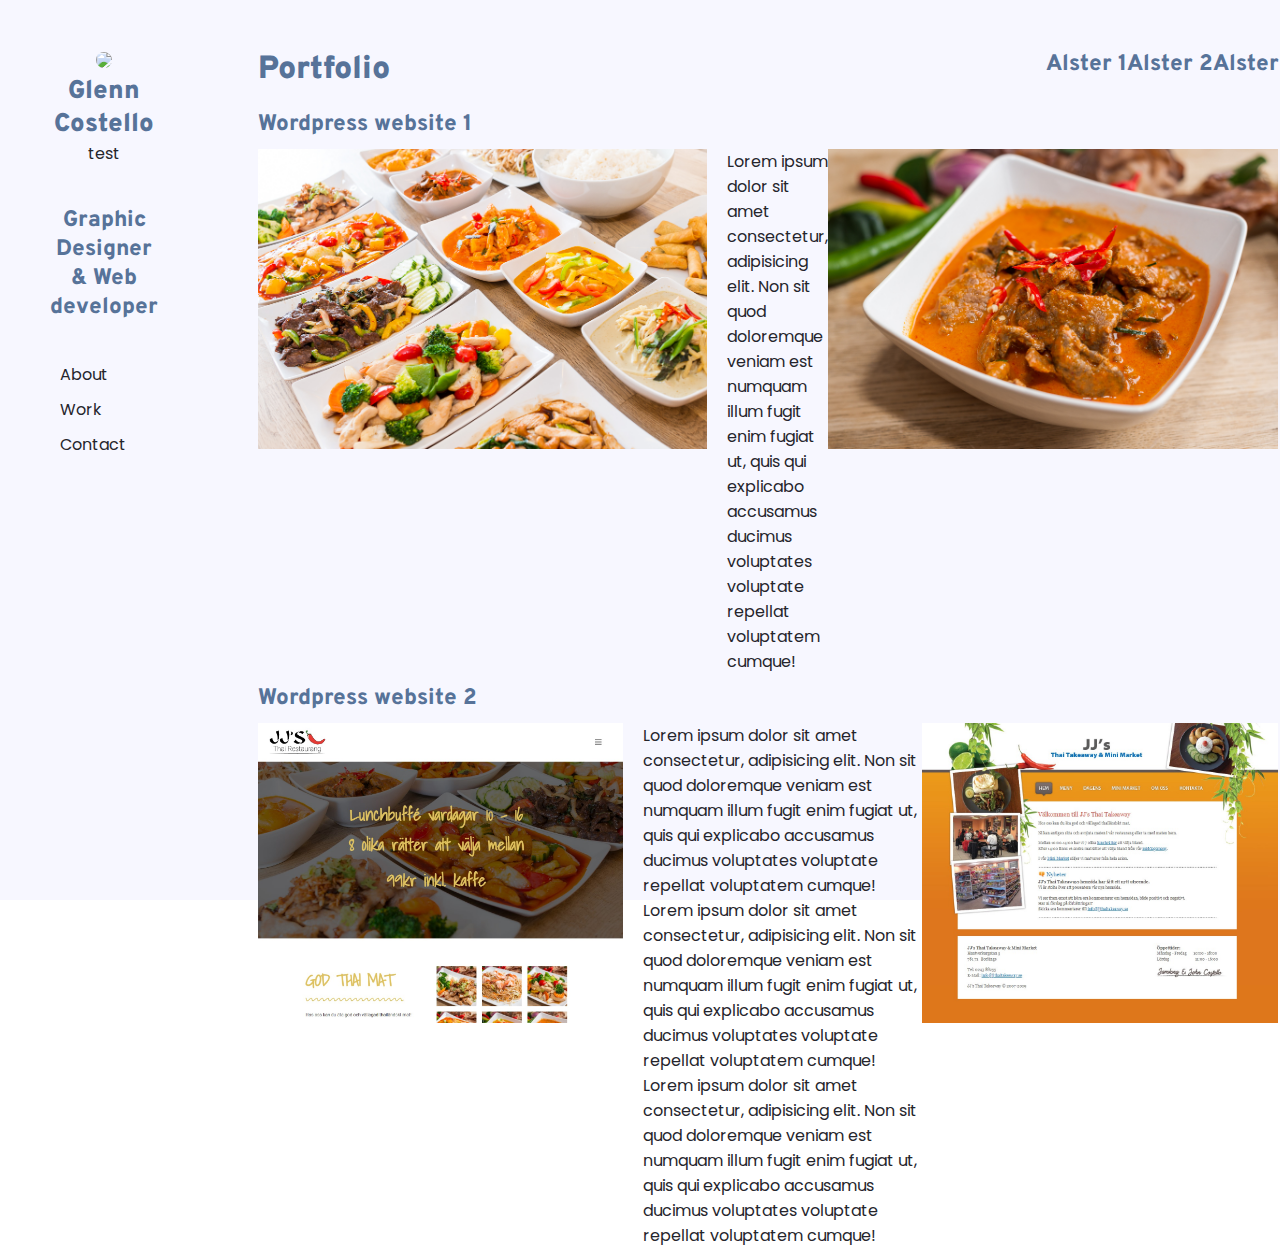
==== index.html @ 2ffb556b "ny bild" ====
<!DOCTYPE html>
<html lang="en">

<head>
    <meta charset="UTF-8">
    <meta http-equiv="X-UA-Compatible" content="IE=edge">
    <meta name="viewport" content="width=device-width, initial-scale=1.0">
    <title>My resumé</title>
    <link rel="stylesheet" href="css/styles.css">
    <link rel="preconnect" href="https://fonts.googleapis.com">
    <link rel="preconnect" href="https://fonts.gstatic.com" crossorigin>
    <link href="https://fonts.googleapis.com/css2?family=Poppins:ital,wght@0,100;0,200;0,300;0,400;0,500;0,600;0,700;0,800;0,900;1,100;1,200;1,300;1,400;1,500;1,600;1,700;1,800;1,900&display=swap" rel="stylesheet">
    <link href="https://fonts.googleapis.com/css2?family=Overpass:wght@100;200;300;400;500;600;700;800;900&display=swap" rel="stylesheet">
    <link rel="stylesheet" href="https://use.fontawesome.com/releases/v5.7.0/css/all.css" integrity="sha384-lZN37f5QGtY3VHgisS14W3ExzMWZxybE1SJSEsQp9S+oqd12jhcu+A56Ebc1zFSJ" crossorigin="anonymous" />

</head>

<body>
    <div class="wrapper">

        <div class="sidebar">

            <img src="images/profile_500.jpg">
            <h2>Glenn Costello</h2>
            <p>test</p>
            <h3>Graphic Designer & Web developer</h3>

            <div class="social">
                <div class="socialItem">
                    <i class="fab fa-linkedin"></i>
                </div>
                <div class="socialItem">
                    <i class="fab fa-facebook-messenger"></i>
                </div>
                <div class="socialItem">
                    <i class="fab fa-facebook"></i>
                </div>
                <div class="socialItem">
                    <i class="fab fa-instagram"></i>
                </div>
                <div class="socialItem">
                    <i class="fab fa-flickr"></i>
                </div>
            </div>

            <div class="menuItem">
                <i class="fas fa-user"></i>About
            </div>
            <div class="menuItem">
                <i class="fas fa-briefcase"></i> Work
            </div>
            <div class="menuItem">
                <i class="fas fa-phone"></i> Contact
            </div>

        </div>

        <div class="main">

          <div class="header">
            <h1>Portfolio</h1>
            <h3>Alster 1</h3><h3>Alster 2</h3><h3>Alster 3</h3>
          </div>
            <h3>Wordpress website 1</h3>
            <div class="content">
                <img src="images/buffe_2.jpg" class="portfolioImage">
                <p id="casestudy_1">Lorem ipsum dolor sit amet consectetur, adipisicing elit. Non sit quod doloremque veniam est numquam illum fugit enim fugiat ut, quis qui explicabo accusamus ducimus voluptates voluptate repellat voluptatem cumque! Lorem ipsum dolor sit
                    amet consectetur, adipisicing elit. Non sit quod doloremque veniam est numquam illum fugit enim fugiat ut, quis qui explicabo accusamus ducimus voluptates voluptate repellat voluptatem cumque! Lorem ipsum dolor sit amet consectetur,
                    adipisicing elit. Non sit quod doloremque veniam est numquam illum fugit enim fugiat ut, quis qui explicabo accusamus ducimus voluptates voluptate repellat voluptatem cumque!</p>
                <img src="images/menuitem_2.jpg" class="portfolioImage">
            </div>
            <h3>Wordpress website 2</h3>
            <div class="content">
                <img src="images/ny_start.jpg" class="portfolioImage">
                <p>Lorem ipsum dolor sit amet consectetur, adipisicing elit. Non sit quod doloremque veniam est numquam illum fugit enim fugiat ut, quis qui explicabo accusamus ducimus voluptates voluptate repellat voluptatem cumque! Lorem ipsum dolor sit
                    amet consectetur, adipisicing elit. Non sit quod doloremque veniam est numquam illum fugit enim fugiat ut, quis qui explicabo accusamus ducimus voluptates voluptate repellat voluptatem cumque! Lorem ipsum dolor sit amet consectetur,
                    adipisicing elit. Non sit quod doloremque veniam est numquam illum fugit enim fugiat ut, quis qui explicabo accusamus ducimus voluptates voluptate repellat voluptatem cumque!</p>
                <img src="images/old_start.jpg" class="portfolioImage">
            </div>
        </div>

    </div>
        <script src="/js/script.js"></script>
</body>

</html>
---- css/styles.css ----
/* MAIN LAYOUT */

* {
    padding: 0;
    margin: 0;
    box-sizing: border-box;
}


/* html {
    height: 100vh;
} */

:root {
    font-size: 16px;
    --primary: #577399;
    --lighter: #bdd5ea;
    --darker: #495867;
    --accent: #fe5f55;
    --white: #f7f7ff;
    --black: #25252c;
    --floralwhite: #faf9f0;
    --green: #154;
    color: var(--black);
    font-family: 'Poppins', sans-serif;
}

.wrapper {
    display: grid;
    grid-template-columns: auto 2fr;
    grid-template-areas: "sidebar content" "sidebar content" "sidebar content";
}


/* GLOBAL STYLES */

h1 {
    color: var(--primary);
    font-family: 'Overpass';
    font-weight: 900;
    font-size: 2rem;
}

h2 {
    color: var(--primary);
        font-family: 'Overpass';
    font-weight: 900;
    font-size: 1.6rem;
}

h3 {
    color: var(--primary);
    font-family: 'Overpass';
    font-weight: 800;
    font-size: 1.4rem;
}

.sidebar > h3 {
    padding-top: 30px;
}

p {
    color: var(--black);
    font-size: 1rem;
    padding-bottom: 10px;
    font-weight: 400;
}


/* SIDEBAR */

.sidebar {
    grid-area: sidebar;
    background-color: var(--white);
    height: 100vh;
    text-align: center;
    padding: 50px 50px 0 50px;
}

.sidebar img {
    max-width: 100px;
    border-radius: 50%;
}

.menuItem {
    display: flex;
    font-size: 1rem;
    align-items: baseline;
    margin-bottom: 10px;
}

.menuItem i {
    padding-right: 10px;
    font-size: 1.2rem;
}

.menuItem:hover {
    color: var(--accent);
    cursor: pointer;
}

.social {
    margin: 10px 0 30px 0;
    display: flex;
    justify-content: center;
}

.socialItem {
    font-size: 2rem;
}

.socialItem:hover {
    color: var(--accent);
    cursor: pointer;
}

.socialItem:not(:last-child) {
    padding-right: 10px;
}


/* MAIN CONTENT */

.header {
  display: flex;
  margin-bottom: 20px;
}

.header > h1 {
  margin-right:auto;
}

.main {
    grid-area: content;
    background-color: var(--white);
    height: 100vh;
    width: 100%;
    padding: 50px 50px 0 50px;
}

.portfolioImage {
    max-height: 300px;
    padding-right: 20px;
}

.content {
    display: flex;
    padding-top: 10px;
    width: 100%;
}
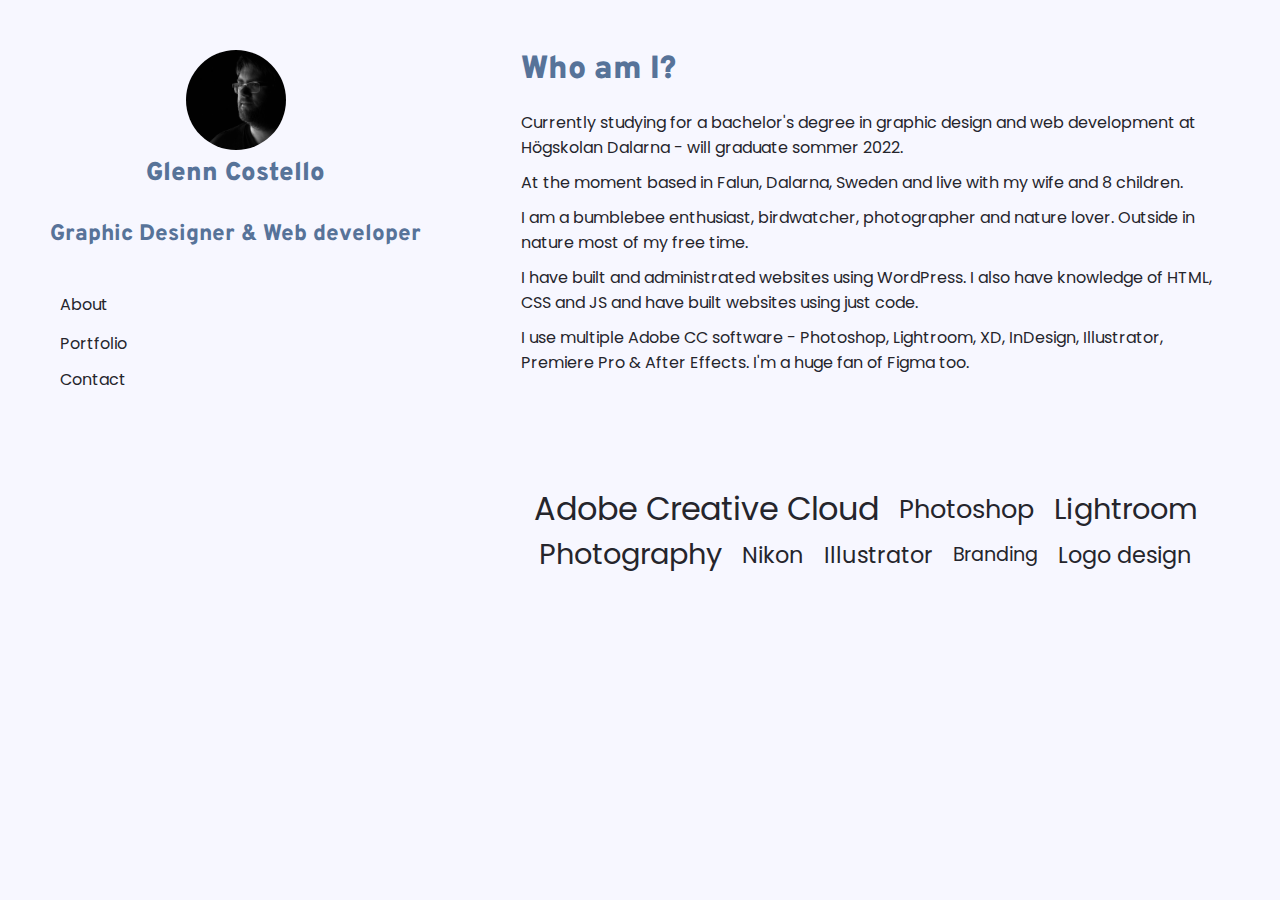
==== commit c6893d3c: "updates" ====
--- a/index.html
+++ b/index.html
@@ -17,12 +17,9 @@
 
 <body>
     <div class="wrapper">
-
         <div class="sidebar">
-
-            <img src="images/profile_500.jpg">
+            <img src="images/profil_500.jpg">
             <h2>Glenn Costello</h2>
-            <p>test</p>
             <h3>Graphic Designer & Web developer</h3>
 
             <div class="social">
@@ -44,10 +41,10 @@
             </div>
 
             <div class="menuItem">
-                <i class="fas fa-user"></i>About
+                <a href="index.html"><i class="fas fa-user"></i>About</a>
             </div>
             <div class="menuItem">
-                <i class="fas fa-briefcase"></i> Work
+                <a href="portfolio.html"><i class="fas fa-briefcase"></i>Portfolio</a>
             </div>
             <div class="menuItem">
                 <i class="fas fa-phone"></i> Contact
@@ -57,26 +54,29 @@
 
         <div class="main">
 
-          <div class="header">
-            <h1>Portfolio</h1>
-            <h3>Alster 1</h3><h3>Alster 2</h3><h3>Alster 3</h3>
-          </div>
-            <h3>Wordpress website 1</h3>
-            <div class="content">
-                <img src="images/buffe_2.jpg" class="portfolioImage">
-                <p id="casestudy_1">Lorem ipsum dolor sit amet consectetur, adipisicing elit. Non sit quod doloremque veniam est numquam illum fugit enim fugiat ut, quis qui explicabo accusamus ducimus voluptates voluptate repellat voluptatem cumque! Lorem ipsum dolor sit
-                    amet consectetur, adipisicing elit. Non sit quod doloremque veniam est numquam illum fugit enim fugiat ut, quis qui explicabo accusamus ducimus voluptates voluptate repellat voluptatem cumque! Lorem ipsum dolor sit amet consectetur,
-                    adipisicing elit. Non sit quod doloremque veniam est numquam illum fugit enim fugiat ut, quis qui explicabo accusamus ducimus voluptates voluptate repellat voluptatem cumque!</p>
-                <img src="images/menuitem_2.jpg" class="portfolioImage">
+            <div class="header">
+                <h1>Who am I?</h1>
             </div>
-            <h3>Wordpress website 2</h3>
-            <div class="content">
-                <img src="images/ny_start.jpg" class="portfolioImage">
-                <p>Lorem ipsum dolor sit amet consectetur, adipisicing elit. Non sit quod doloremque veniam est numquam illum fugit enim fugiat ut, quis qui explicabo accusamus ducimus voluptates voluptate repellat voluptatem cumque! Lorem ipsum dolor sit
-                    amet consectetur, adipisicing elit. Non sit quod doloremque veniam est numquam illum fugit enim fugiat ut, quis qui explicabo accusamus ducimus voluptates voluptate repellat voluptatem cumque! Lorem ipsum dolor sit amet consectetur,
-                    adipisicing elit. Non sit quod doloremque veniam est numquam illum fugit enim fugiat ut, quis qui explicabo accusamus ducimus voluptates voluptate repellat voluptatem cumque!</p>
-                <img src="images/old_start.jpg" class="portfolioImage">
-            </div>
+
+            <div class="maincontent">
+                <p class="text">Currently studying for a bachelor's degree in graphic design and web development at Högskolan Dalarna - will graduate sommer 2022.</p>
+                <p class="text">At the moment based in Falun, Dalarna, Sweden and live with my wife and 8 children.</p>
+                <p class="text">I am a bumblebee enthusiast, birdwatcher, photographer and nature lover. Outside in nature most of my free time.</p>
+                <p class="text">I have built and administrated websites using WordPress. I also have knowledge of HTML, CSS and JS and have built websites using just code.</p>
+                <p class="text">I use multiple Adobe CC software - Photoshop, Lightroom, XD, InDesign, Illustrator, Premiere Pro & After Effects. I'm a huge fan of Figma too.</p>
+                
+                <ul class="word-cloud">
+                    <li class="one">Adobe Creative Cloud</li>
+                    <li class="three">Photoshop</li>
+                    <li class="two">Lightroom</li>
+                    <li class="two">Photography</li>
+                    <li class="four">Nikon</li>
+                    <li class="four">Illustrator</li>
+                    <li class="five">Branding</li>
+                    <li class="four">Logo design</li>
+                </ul>
+            </div>  
+
         </div>
 
     </div>
--- a/css/styles.css
+++ b/css/styles.css
@@ -7,9 +7,9 @@
 }
 
 
-/* html {
+html, body {
     height: 100vh;
-} */
+}
 
 :root {
     font-size: 16px;
@@ -35,28 +35,28 @@
 /* GLOBAL STYLES */
 
 h1 {
-    color: var(--primary);
+    color: var(--primary);
     font-family: 'Overpass';
     font-weight: 900;
     font-size: 2rem;
 }
 
 h2 {
-    color: var(--primary);
+    color: var(--primary);
         font-family: 'Overpass';
     font-weight: 900;
     font-size: 1.6rem;
 }
 
 h3 {
-    color: var(--primary);
+    color: var(--primary);
     font-family: 'Overpass';
     font-weight: 800;
     font-size: 1.4rem;
-}
-
-.sidebar > h3 {
-    padding-top: 30px;
+}
+
+.sidebar > h3 {
+    padding-top: 30px;
 }
 
 p {
@@ -64,6 +64,15 @@
     font-size: 1rem;
     padding-bottom: 10px;
     font-weight: 400;
+}
+
+a {
+    color: var(--black);
+    text-decoration: none;
+}
+
+a:hover {
+    color: var(--accent);
 }
 
 
@@ -119,16 +128,16 @@
 }
 
 
-/* MAIN CONTENT */
-
-.header {
-  display: flex;
-  margin-bottom: 20px;
-}
-
-.header > h1 {
-  margin-right:auto;
-}
+/* MAIN CONTENT */
+
+.header {
+  display: flex;
+  margin-bottom: 20px;
+}
+
+.header > h1 {
+  margin-right:auto;
+}
 
 .main {
     grid-area: content;
@@ -138,13 +147,79 @@
     padding: 50px 50px 0 50px;
 }
 
+.word-cloud {
+    list-style: none;
+    display: flex;
+    flex-wrap: wrap;
+    margin-top: 100px;
+    align-items: center;
+    justify-content: center;
+}
+
+.word-cloud > li {
+    margin-right: 20px;
+}
+
 .portfolioImage {
-    max-height: 300px;
+    height: 100%;
+    max-width: 30%;
     padding-right: 20px;
 }
 
 .content {
     display: flex;
-    padding-top: 10px;
+    padding-top: 50px;
     width: 100%;
-}+}
+
+/* WORD CLOUD STYLES */
+
+.one {
+    font-size: 2rem;
+}
+
+.two {
+    font-size: 1.8rem;
+}
+
+.three {
+    font-size: 1.6rem;
+}
+
+.four {
+    font-size: 1.4rem;
+}
+
+.five {
+    font-size: 1.2rem;
+}
+
+@media screen and (max-width: 1000px) {
+    .wrapper {
+        display: grid;
+        grid-template-columns: auto;
+        grid-template-areas: "content1" "content2" "content3";
+    }
+
+    .sidebar {
+        grid-area: content1;
+        height: 100%;
+    }
+
+    .main {
+        grid-area: content2;
+        height: 100%;
+    }
+
+    .menuItem {
+        display: inline-block;
+    }
+
+    .menuItem:not(:first-child) {
+        margin-right: 2rem;
+    }
+
+    .content {
+        display: block;
+    }
+}
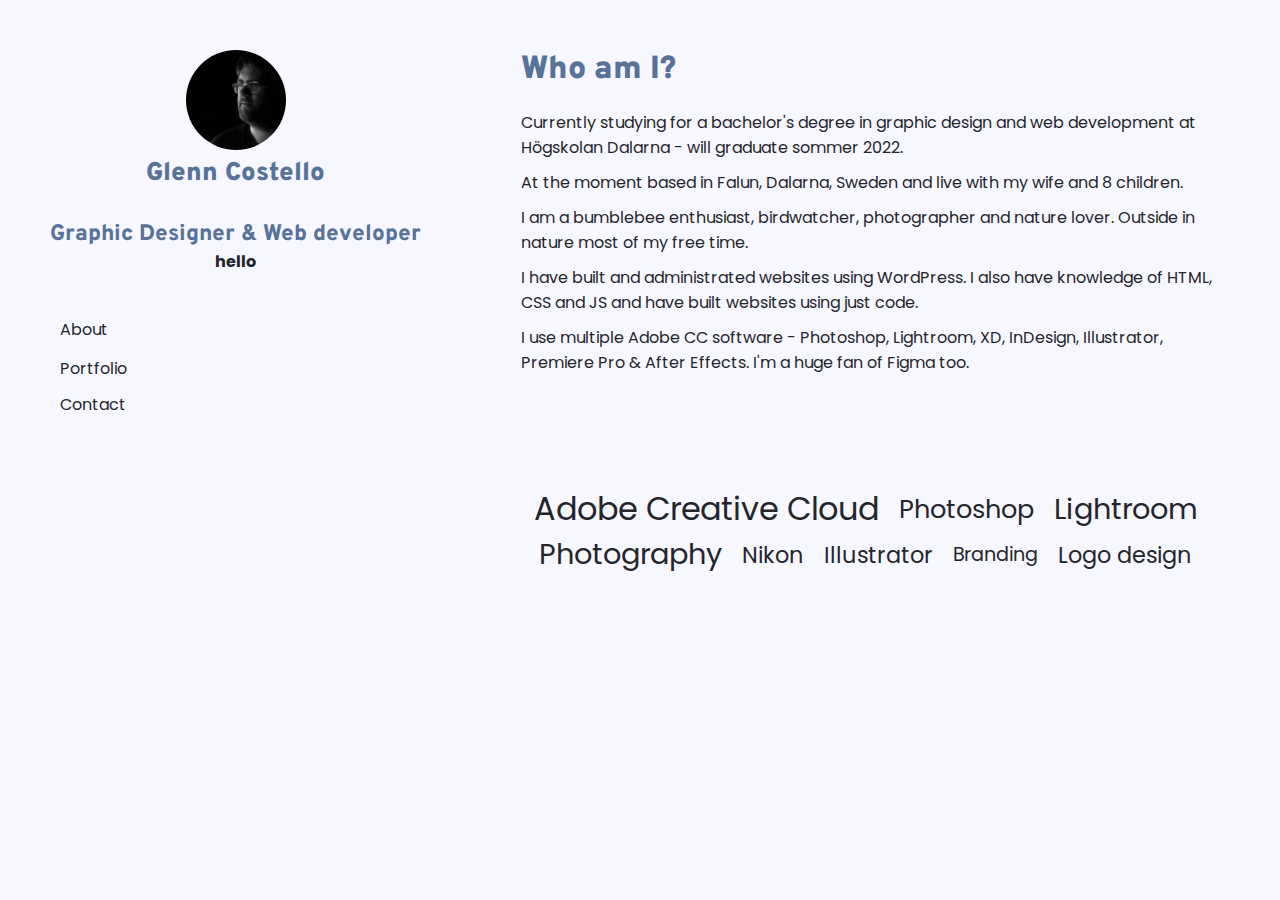
==== commit 891cbce9: "Update index.html" ====
--- a/index.html
+++ b/index.html
@@ -21,6 +21,7 @@
             <img src="images/profil_500.jpg">
             <h2>Glenn Costello</h2>
             <h3>Graphic Designer & Web developer</h3>
+            <h4>hello</h4>
 
             <div class="social">
                 <div class="socialItem">
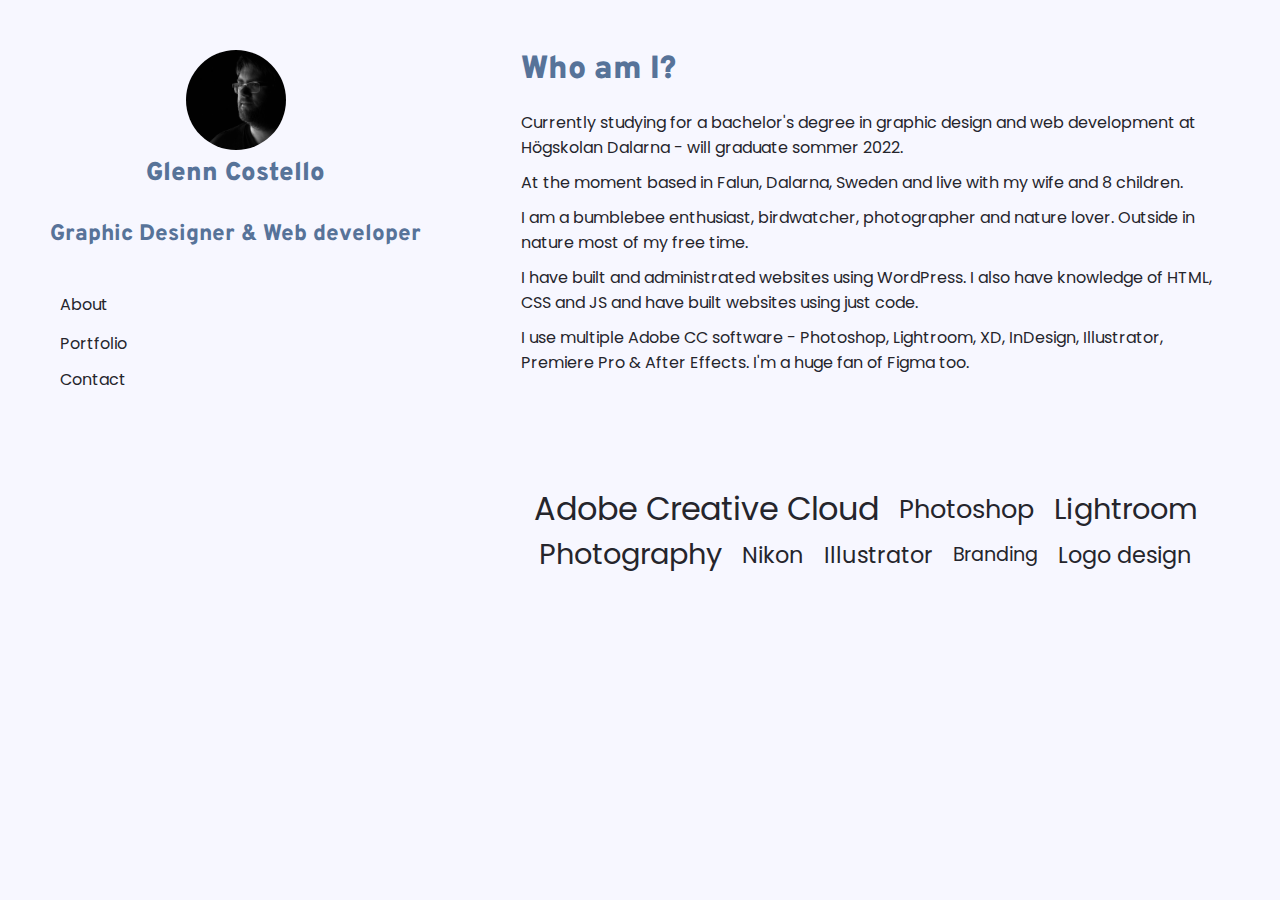
==== commit 43afa52a: "test" ====
--- a/index.html
+++ b/index.html
@@ -21,7 +21,6 @@
             <img src="images/profil_500.jpg">
             <h2>Glenn Costello</h2>
             <h3>Graphic Designer & Web developer</h3>
-            <h4>hello</h4>
 
             <div class="social">
                 <div class="socialItem">
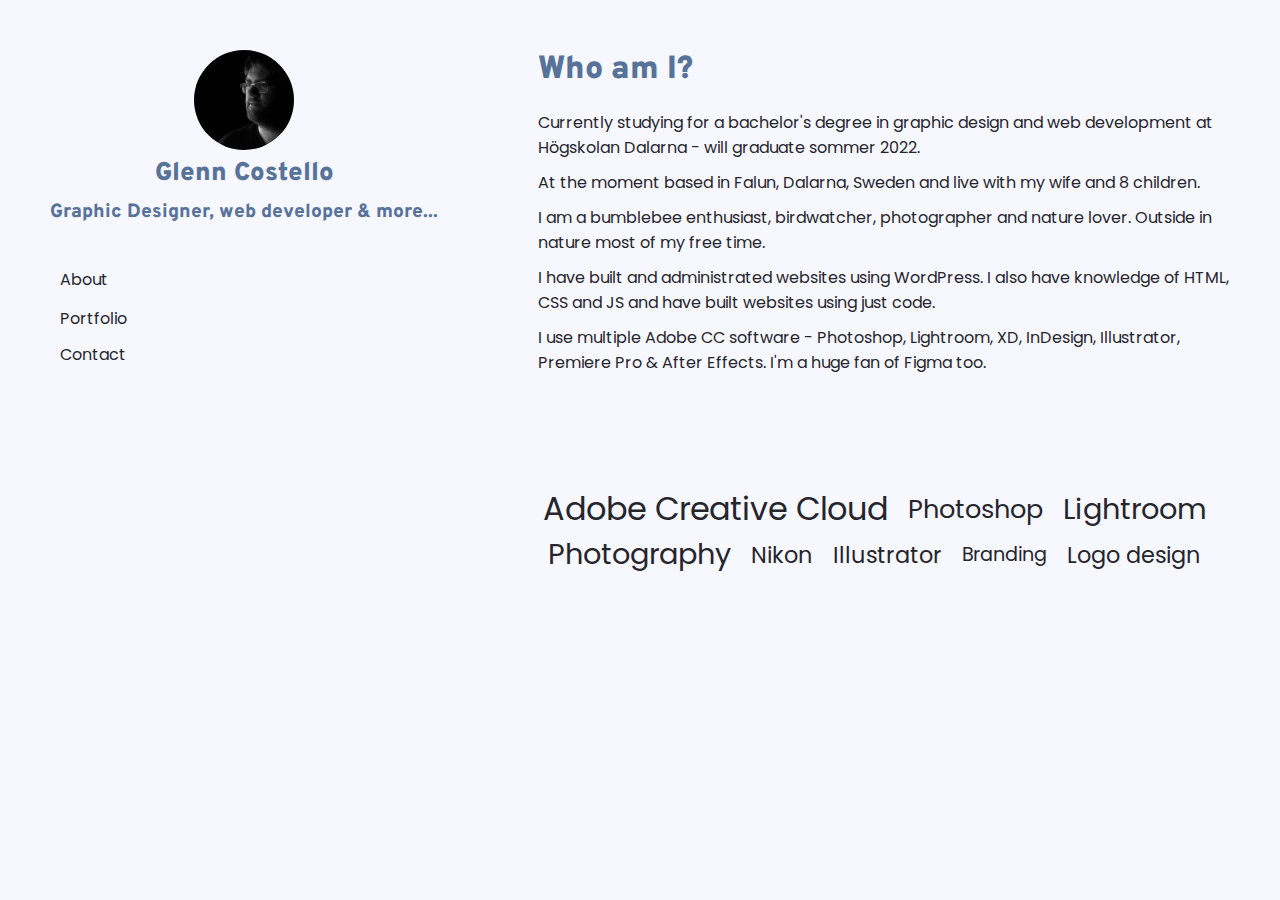
==== commit 89e1511b: "updates" ====
--- a/index.html
+++ b/index.html
@@ -18,11 +18,11 @@
 <body>
     <div class="wrapper">
         <div class="sidebar">
-            <img src="images/profil_500.jpg">
+            <img src="images/profil_500.jpg" alt="Black and white profile photo of Glenn">
             <h2>Glenn Costello</h2>
-            <h3>Graphic Designer & Web developer</h3>
+            <h3>Graphic Designer, web developer & more...</h3>
 
-            <div class="social">
+            <section class="socialMedia">
                 <div class="socialItem">
                     <i class="fab fa-linkedin"></i>
                 </div>
@@ -38,7 +38,7 @@
                 <div class="socialItem">
                     <i class="fab fa-flickr"></i>
                 </div>
-            </div>
+            </section>
 
             <div class="menuItem">
                 <a href="index.html"><i class="fas fa-user"></i>About</a>
--- a/css/styles.css
+++ b/css/styles.css
@@ -43,7 +43,7 @@
 
 h2 {
     color: var(--primary);
-        font-family: 'Overpass';
+    font-family: 'Overpass';
     font-weight: 900;
     font-size: 1.6rem;
 }
@@ -52,11 +52,11 @@
     color: var(--primary);
     font-family: 'Overpass';
     font-weight: 800;
-    font-size: 1.4rem;
+    font-size: 1.2rem;
 }
 
 .sidebar > h3 {
-    padding-top: 30px;
+    padding-top: 10px;
 }
 
 p {
@@ -108,7 +108,7 @@
     cursor: pointer;
 }
 
-.social {
+.socialMedia {
     margin: 10px 0 30px 0;
     display: flex;
     justify-content: center;
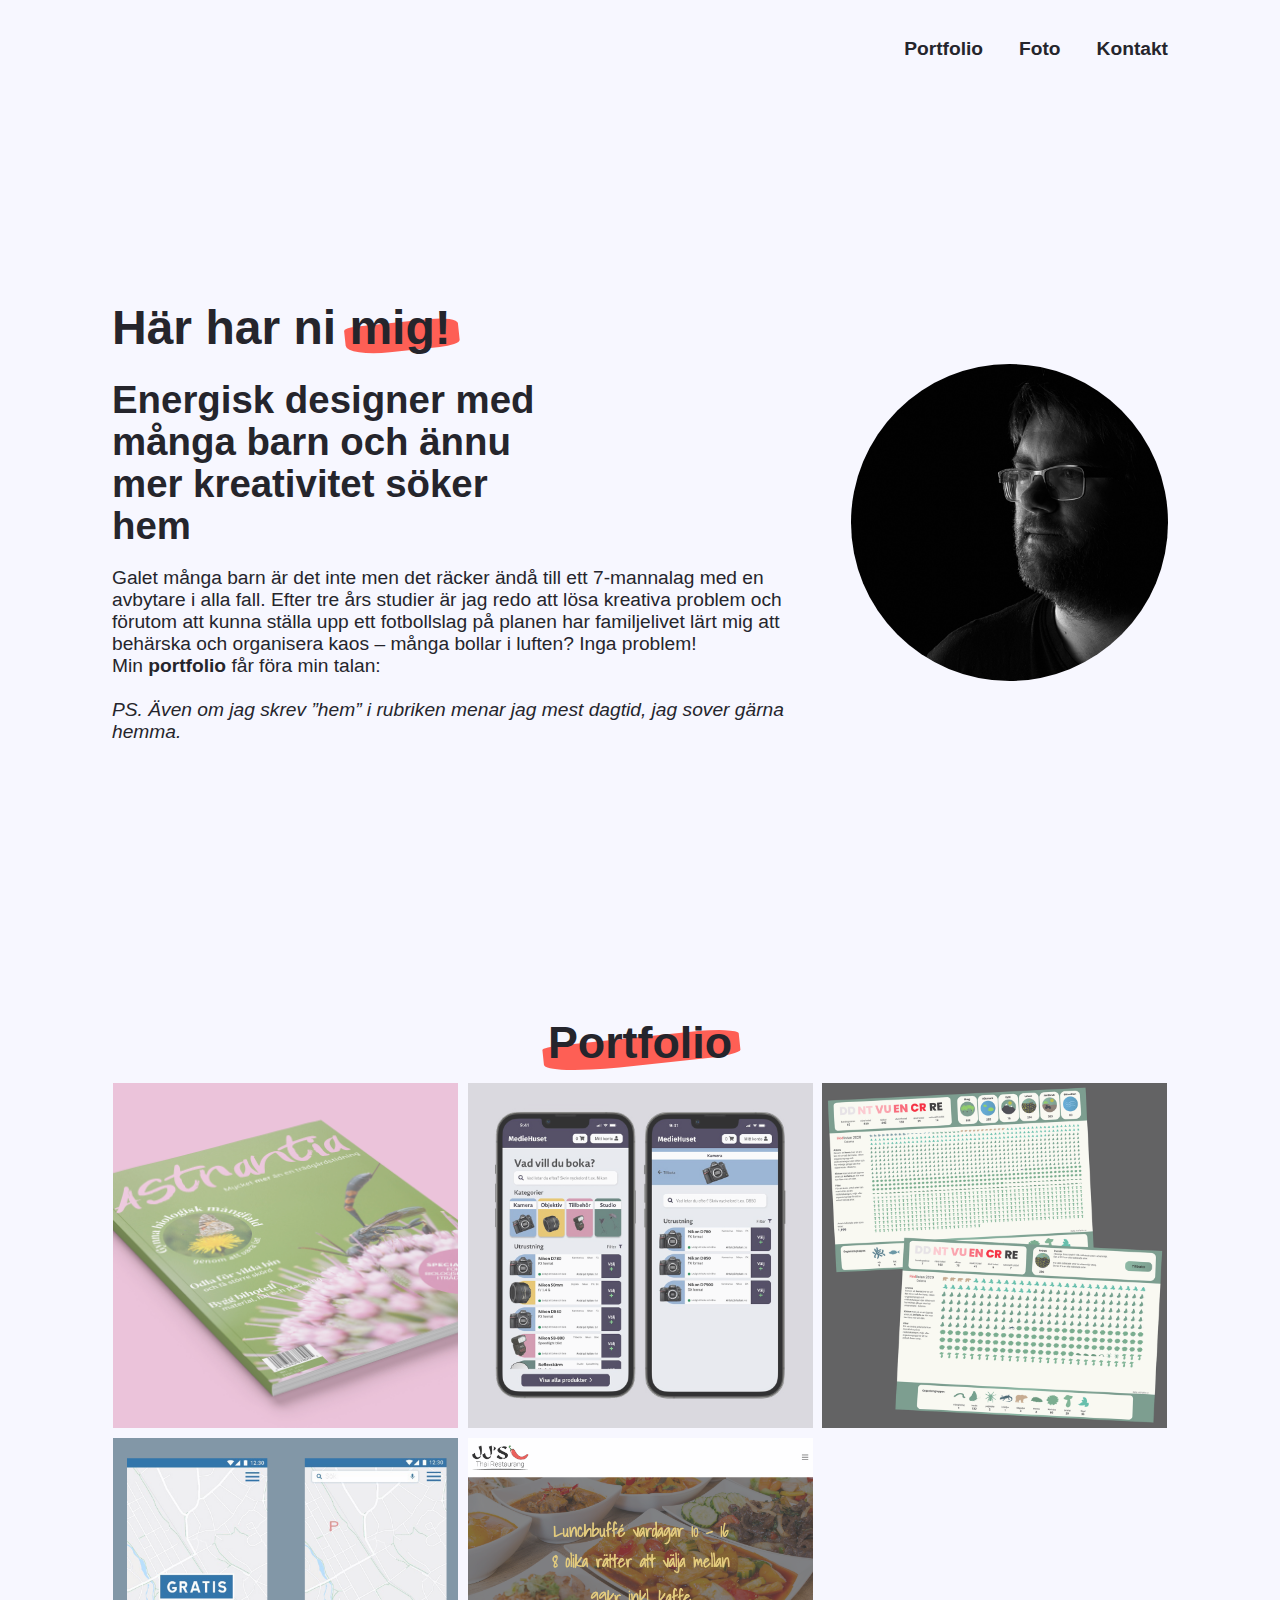
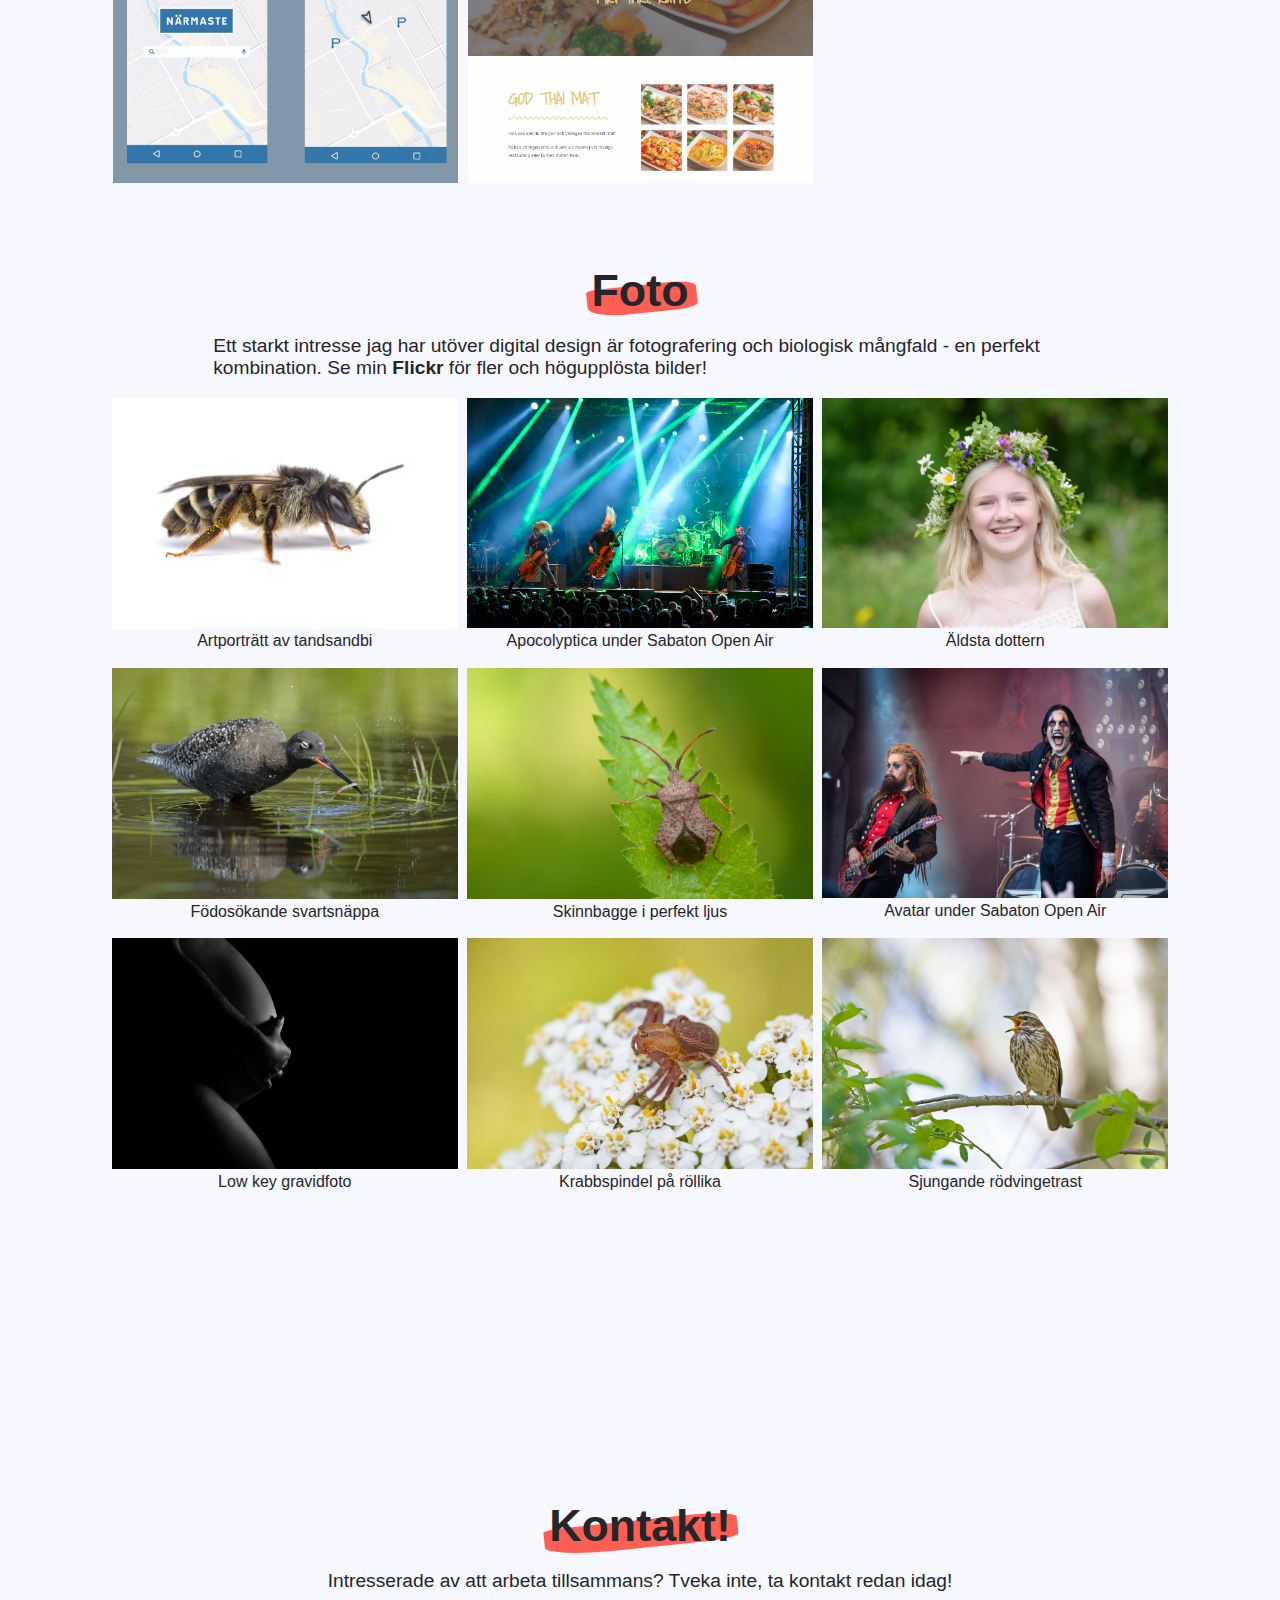
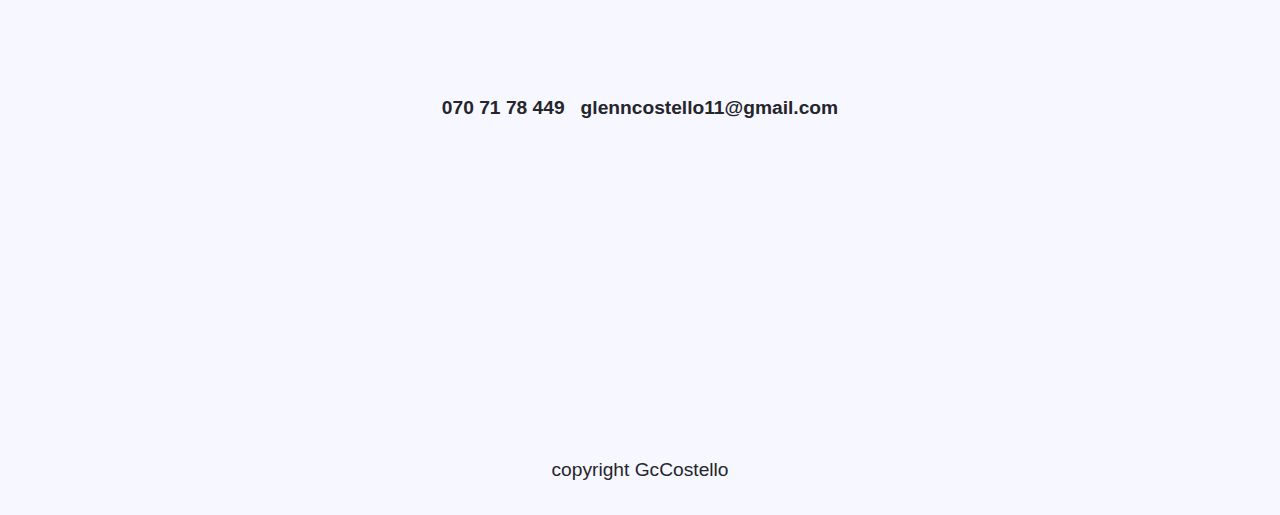
==== commit da73ae00: "updates" ====
--- a/index.html
+++ b/index.html
@@ -1,86 +1,195 @@
 <!DOCTYPE html>
-<html lang="en">
+<html lang="sv">
 
 <head>
     <meta charset="UTF-8">
     <meta http-equiv="X-UA-Compatible" content="IE=edge">
     <meta name="viewport" content="width=device-width, initial-scale=1.0">
-    <title>My resumé</title>
+    <title>GcCostello</title>
+    <link rel="stylesheet" href="css/global.css">
     <link rel="stylesheet" href="css/styles.css">
-    <link rel="preconnect" href="https://fonts.googleapis.com">
-    <link rel="preconnect" href="https://fonts.gstatic.com" crossorigin>
-    <link href="https://fonts.googleapis.com/css2?family=Poppins:ital,wght@0,100;0,200;0,300;0,400;0,500;0,600;0,700;0,800;0,900;1,100;1,200;1,300;1,400;1,500;1,600;1,700;1,800;1,900&display=swap" rel="stylesheet">
-    <link href="https://fonts.googleapis.com/css2?family=Overpass:wght@100;200;300;400;500;600;700;800;900&display=swap" rel="stylesheet">
-    <link rel="stylesheet" href="https://use.fontawesome.com/releases/v5.7.0/css/all.css" integrity="sha384-lZN37f5QGtY3VHgisS14W3ExzMWZxybE1SJSEsQp9S+oqd12jhcu+A56Ebc1zFSJ" crossorigin="anonymous" />
-
+    <link rel="stylesheet" href="css/sections.css">
+    <link rel="stylesheet" href="https://cdnjs.cloudflare.com/ajax/libs/font-awesome/6.1.1/css/all.min.css"
+        integrity="sha512-KfkfwYDsLkIlwQp6LFnl8zNdLGxu9YAA1QvwINks4PhcElQSvqcyVLLD9aMhXd13uQjoXtEKNosOWaZqXgel0g=="
+        crossorigin="anonymous" referrerpolicy="no-referrer" />
 </head>
 
-<body>
-    <div class="wrapper">
-        <div class="sidebar">
-            <img src="images/profil_500.jpg" alt="Black and white profile photo of Glenn">
-            <h2>Glenn Costello</h2>
-            <h3>Graphic Designer, web developer & more...</h3>
+<body class="wrapper">
+    <main>
 
-            <section class="socialMedia">
-                <div class="socialItem">
-                    <i class="fab fa-linkedin"></i>
+        <header>
+            <nav>
+                <a href="#portfolio">Portfolio</a>
+                <a href="#fotografering">Foto</a>
+                <a href="#kontakt">Kontakt</a>
+            </nav>
+        </header>
+
+        <button onclick="topFunction()" id="topBtn" title="Go to top"><i class="fa-solid fa-angle-up"></i></button>
+
+        <section id="start">
+
+            <div class="flow">
+                <h1>
+                    Här har ni <strong>mig!</strong>
+                </h1>
+                <img class="profileMobile" src="img/profil_1x1.jpg" alt="">
+                <h3>Energisk designer med många barn och ännu mer kreativitet söker hem </h3>
+                <p>
+                    Galet många barn är det inte men det räcker ändå till ett 7-mannalag med en avbytare i alla
+                    fall. Efter tre års studier är jag redo att lösa kreativa problem och förutom att kunna ställa upp
+                    ett fotbollslag på planen har familjelivet lärt mig att behärska och organisera kaos – många
+                    bollar i luften? Inga problem! <br>Min <a href="#portfolio">portfolio</a> får föra min talan:
+                </p>
+                <p>
+                    <em>PS. Även om jag skrev ”hem” i rubriken menar jag mest dagtid, jag sover gärna hemma.</em>
+                </p>
+            </div>
+            <img class="profile" src="img/profil_1x1.jpg" alt="">
+
+        </section>
+
+        <section id="portfolio" class="flow">
+
+            <h2><strong>Portfolio</strong></h2>
+
+            <div class="alsterContainer">
+
+                <div class="alsterCard">
+                    <a href="magasin.html">
+                        <img src="img/Magazine_Mockup_1_1x1.jpg" alt="">
+                    </a>
                 </div>
-                <div class="socialItem">
-                    <i class="fab fa-facebook-messenger"></i>
+
+                <div class="alsterCard">
+                    <a href="bokningssystem.html">
+                        <img src="img/interaktionsdesign.png" alt="">
+                    </a>
                 </div>
-                <div class="socialItem">
-                    <i class="fab fa-facebook"></i>
+
+                <div class="alsterCard">
+                    <a href="infografik.html">
+                        <img src="img/infografik_tableau.jpg" alt="">
+                    </a>
                 </div>
-                <div class="socialItem">
-                    <i class="fab fa-instagram"></i>
+
+                <div class="alsterCard">
+                    <a href="parkeringsapp.html">
+                        <img src="img/spot_1x1.png" alt="">
+                    </a>
                 </div>
-                <div class="socialItem">
-                    <i class="fab fa-flickr"></i>
+
+                <div class="alsterCard">
+                    <a href="jjthai.html">
+                        <img src="img/start_ny_1x1.png" alt="">
+                    </a>
                 </div>
-            </section>
 
-            <div class="menuItem">
-                <a href="index.html"><i class="fas fa-user"></i>About</a>
-            </div>
-            <div class="menuItem">
-                <a href="portfolio.html"><i class="fas fa-briefcase"></i>Portfolio</a>
-            </div>
-            <div class="menuItem">
-                <i class="fas fa-phone"></i> Contact
             </div>
 
-        </div>
+        </section>
 
-        <div class="main">
+        <section id="fotografering" class="flow">
 
-            <div class="header">
-                <h1>Who am I?</h1>
+            <h2><strong>Foto</strong></h2>
+            <p>
+                Ett starkt intresse jag har utöver digital design är fotografering och biologisk mångfald - en perfekt kombination. 
+                Se min <a href="https://www.flickr.com/photos/gccostello/albums" target="_blank">Flickr <i class="fa-solid fa-arrow-up-right-from-square"></i></a> för fler och högupplösta bilder!
+            </p>
+            <div class="galleri">
+
+                <div>
+                    <img src="img/bi_1.jpg" alt="">
+                    <p class="imageText">Artporträtt av tandsandbi</p>
+                </div>
+            
+                <div>
+                    <img src="img/koncert_1.jpg" alt="">
+                    <p class="imageText">Apocolyptica under Sabaton Open Air</p>
+                </div>
+
+                <div>
+                    <img src="img/portratt_1.jpg" alt="">
+                    <p class="imageText">Äldsta dottern</p>
+                </div>
+
+                <div>
+                    <img src="img/svartsnappa_1.jpg" alt="">
+                    <p class="imageText">Födosökande svartsnäppa</p>
+                </div>
+
+                <div>
+                    <img src="img/skinnbagge_1.jpg" alt="">
+                    <p class="imageText">Skinnbagge i perfekt ljus</p>
+                </div>
+                
+                <div>
+                    <img src="img/koncert_2.jpg" alt="">
+                    <p class="imageText">Avatar under Sabaton Open Air</p>
+                </div>
+                
+                <div>
+                    <img src="img/gravidfoto.jpg" alt="">
+                    <p class="imageText">Low key gravidfoto</p>
+                </div>
+                
+                <div>
+                    <img src="img/spindel_1.jpg" alt="">
+                    <p class="imageText">Krabbspindel på röllika</p>
+                </div>
+
+                <div>
+                    <img src="img/rodvingetrast.jpg" alt="">
+                    <p class="imageText">Sjungande rödvingetrast</p>
+                </div>
+
+            </div>
+        </section>
+
+        <section id="kontakt" class="flow">
+
+            <h2>
+                <strong>Kontakt!</strong>
+            </h2>
+            <p>
+                Intresserade av att arbeta tillsammans? Tveka inte, ta kontakt redan idag!
+            </p>
+            <div class="kontaktInfo">
+                    <p><a href="tel:+46707178449"><i class="fa-solid fa-phone"></i>  070 71 78 449</a></p>
+                    <p><a href="mailto:glenncostello11@gmail.com"><i class="fa-solid fa-at"></i>  glenncostello11@gmail.com</a></p>
+            </div>
+            <div class="social">
+                <a href="https://www.facebook.com/GcCostello/" target="_blank">
+                    <i class="fa-brands fa-facebook-square"></i>
+                </a>
+                <a href="http://m.me/gccostello" target="_blank">
+                    <i class="fa-brands fa-facebook-messenger"></i>
+                </a>
+                <a href="https://www.instagram.com/gccostello/" target="_blank">
+                    <i class="fa-brands fa-instagram"></i>
+                </a>
+                <a href="https://www.flickr.com/photos/gccostello/albums" target="_blank">
+                    <i class="fa-brands fa-flickr"></i>
+                </a>
+                <a href="https://www.behance.net/glenncostello" target="_blank">
+                    <i class="fa-brands fa-behance-square"></i>
+                </a>
+                <a href="https://www.linkedin.com/in/glenn-costello-90b196198/" target="_blank">
+                    <i class="fa-brands fa-linkedin"></i>
+                </a>
+                
             </div>
 
-            <div class="maincontent">
-                <p class="text">Currently studying for a bachelor's degree in graphic design and web development at Högskolan Dalarna - will graduate sommer 2022.</p>
-                <p class="text">At the moment based in Falun, Dalarna, Sweden and live with my wife and 8 children.</p>
-                <p class="text">I am a bumblebee enthusiast, birdwatcher, photographer and nature lover. Outside in nature most of my free time.</p>
-                <p class="text">I have built and administrated websites using WordPress. I also have knowledge of HTML, CSS and JS and have built websites using just code.</p>
-                <p class="text">I use multiple Adobe CC software - Photoshop, Lightroom, XD, InDesign, Illustrator, Premiere Pro & After Effects. I'm a huge fan of Figma too.</p>
-                
-                <ul class="word-cloud">
-                    <li class="one">Adobe Creative Cloud</li>
-                    <li class="three">Photoshop</li>
-                    <li class="two">Lightroom</li>
-                    <li class="two">Photography</li>
-                    <li class="four">Nikon</li>
-                    <li class="four">Illustrator</li>
-                    <li class="five">Branding</li>
-                    <li class="four">Logo design</li>
-                </ul>
-            </div>  
+        </section>
 
-        </div>
+        <footer>
 
-    </div>
-        <script src="/js/script.js"></script>
+            <p>copyright GcCostello</p>
+
+        </footer>
+
+    </main>
+    <script src="js/index.js"></script>
 </body>
 
-</html>
+</html>--- a/css/global.css
+++ b/css/global.css
@@ -0,0 +1,151 @@
+/* GLOBAL STYLES - TOP LEVEL */
+
+* {
+    box-sizing: border-box;
+    margin: 0;
+    padding: 0;
+}
+
+html {
+    scroll-behavior: smooth;
+}
+
+:root {
+    font-size: 16px;
+    --primary: #577399;
+    --accent: #fe5f55;
+    --black: #25252c;
+    --white: #f7f7ff;
+}
+
+.wrapper {
+    margin-inline: auto;
+    padding-inline: 1rem;
+    max-width: 70rem;
+    background-color: var(--white);
+}
+
+.flow > * + * {
+    margin-top: var(--flow-space, 1em);
+}
+
+/* BLOCKS */
+
+header {
+    min-height: 5vh;
+    display: flex;
+    padding-block: 1rem;
+}
+
+header > i {
+    font-size: 1.2rem;
+    align-self: center;
+}
+
+nav {
+    margin-inline-start: auto;
+}
+
+nav > a {
+    margin-top: 2%;
+}
+
+footer {
+    color: var(--black);
+    display: flex;
+    flex-direction: column;
+    align-items: center;
+    justify-content: center;
+    min-height: 10vh;
+    font-size: 1.4rem;
+    gap: 0.4rem;
+}
+
+/* ELEMENTS & TAGS */
+
+h1, h2, h3, h4, h5 {
+    font-family: 'Overpass', sans-serif;
+    line-height: 1.1em;
+    color: var(--black);
+    --flow-space: 1.5rem;
+    max-width: 21ch;
+}
+
+h1 {
+    font-size: clamp(2.4rem, 6vw, 3rem);
+    font-weight: 900 ;
+}
+
+h2 {
+    font-size: clamp(2.2rem, 6vw, 2.8rem);
+    font-weight: 800;
+}
+
+h3 {
+    font-size: clamp(1.8rem, 6vw, 2.4rem);
+    font-weight: 700;
+}
+
+h4 {
+    font-size: clamp(1.6rem, 6vw, 2.2rem);
+    font-weight: 600;
+}
+h5 {
+    font-size: clamp(1.4rem, 6vw, 2rem);
+    font-weight: 500;
+}
+
+p {
+    font-size: clamp(1.1rem, 2vw, 1.2rem);
+    font-family: Roboto, 'Open Sans', 'Helvetica Neue', sans-serif;
+    color: var(--black);
+    max-width: 80ch;
+}
+
+nav > a {
+    padding: 1rem;
+}
+
+a {
+    display: inline-block;
+    text-decoration: none;
+    color: var(--black);
+    font-size: 1.2rem;
+    font-family: 'Overpass', sans-serif;
+    font-weight: 700;
+}
+
+a::after {
+    content: '';
+    width: 0px;
+    height: 0.2rem;
+    display: block;
+    background: var(--accent);
+    transition: ease-in-out 300ms;
+    border-radius: 10% 24% 18% 38%;
+}
+
+
+a:hover::after {
+    width: 100%;
+}
+
+strong {
+    position: relative;
+    font-weight: inherit;
+    font-size: inherit;
+    font-family: inherit;
+}
+
+strong::before {
+    background-color: var(--accent);
+    position: absolute;
+    width: calc(100% + 0.8rem);
+    height: 55%;
+    bottom: 5%;
+    border-radius: 10% 24% 18% 38%;
+    content: '';
+    z-index: -1;
+    left: -0.3rem;
+    transform: rotate(-6deg);
+}--- a/css/styles.css
+++ b/css/styles.css
@@ -1,225 +1,138 @@
-/* MAIN LAYOUT */
+/* ELEMENTS */
 
-* {
-    padding: 0;
-    margin: 0;
-    box-sizing: border-box;
+#topBtn {
+    display: none;
+    position: fixed;
+    bottom: 2rem;
+    right: 3rem;
+    z-index: 99;
+    font-size: inherit;
+    border: none;
+    outline: none;
+    background-color: var(--primary);
+    color: var(--white);
+    cursor: pointer;
+    padding-inline: 1rem;
+    padding-block: 0.6rem;
+    border-radius: 100%;
+    font-size: 2rem;
+}
+  
+#topBtn:hover {
+    background-color: var(--accent);
 }
 
-
-html, body {
-    height: 100vh;
+.backBtn {
+    border: none;
+    outline: none;
+    font-size: 1.2rem;
+    font-weight: 500;
+    background-color: var(--primary);
+    color: var(--white);
+    padding: 1rem;
+    margin-bottom: 3rem;
+    cursor: pointer;
+    border-radius: 3rem;
 }
 
-:root {
-    font-size: 16px;
-    --primary: #577399;
-    --lighter: #bdd5ea;
-    --darker: #495867;
-    --accent: #fe5f55;
-    --white: #f7f7ff;
-    --black: #25252c;
-    --floralwhite: #faf9f0;
-    --green: #154;
-    color: var(--black);
-    font-family: 'Poppins', sans-serif;
+.backBtn:hover {
+    background-color: var(--accent);
 }
 
-.wrapper {
-    display: grid;
-    grid-template-columns: auto 2fr;
-    grid-template-areas: "sidebar content" "sidebar content" "sidebar content";
+/* STARTSEKTION */
+
+.profile {
+    display: none;
+    border-radius: 100%;
 }
 
+.profileMobile {
+    display: block;
+    max-width: 45%;
+    border-radius: 100%;
+    margin-inline: auto;
+}
 
-/* GLOBAL STYLES */
+/* PORTFOLIOSEKTION */
 
-h1 {
+.imageText {
+    font-weight: 300;
+    font-size: 1rem;
+    /* position: absolute; */
+    /* bottom: 1rem; */
+    /* background-color: var(--white); */
+    padding-bottom: 0.5rem;
+    /* width: 100%; */
+    text-align: center;
+}
+
+.fa-arrow-up-right-from-square {
+    font-size: 1rem;
+}
+
+/* KONTAKTSEKTION */
+
+.kontaktInfo {
+    margin-top: 10%;
+    display: flex;
+    flex-direction: column;
+    gap: 1rem;
+}
+
+.kontaktInfo > * > i {
+    margin-inline-end: 0.2rem;
+}
+
+.social {
+    display: flex;
+    flex-wrap: wrap;
+    gap: 1rem;
+}
+
+.social > i:hover {
+    cursor: pointer;
+    color: var(--accent);
+    transform: scale(1.1, 1.1);
+    transition: all 0.45s ease-in-out;
+}
+
+.social a {
+    display: inherit;
+    text-decoration: none;
     color: var(--primary);
-    font-family: 'Overpass';
-    font-weight: 900;
     font-size: 2rem;
 }
 
-h2 {
-    color: var(--primary);
-    font-family: 'Overpass';
-    font-weight: 900;
-    font-size: 1.6rem;
+.social a:hover {
+    cursor: pointer;
+    color: var(--accent);
+    transform: scale(1.1, 1.1);
+    transition: all 0.45s ease-in-out;
 }
 
-h3 {
-    color: var(--primary);
-    font-family: 'Overpass';
-    font-weight: 800;
-    font-size: 1.2rem;
+.social a::after {
+    height: 0rem;
 }
 
-.sidebar > h3 {
-    padding-top: 10px;
+/* MEDIA QUERIES */
+
+@media screen and (min-width: 700px) {
+    .profile {
+        display: block;
+        max-width: 30%;
+    }
+
+    .profileMobile {
+        display: none;
+    }
+
+    .kontaktInfo {
+        display: flex;
+        flex-direction: row;
+        gap: 1rem;
+    }
 }
 
-p {
-    color: var(--black);
-    font-size: 1rem;
-    padding-bottom: 10px;
-    font-weight: 400;
-}
+/* @media screen and (min-width: 1080px) {
 
-a {
-    color: var(--black);
-    text-decoration: none;
-}
-
-a:hover {
-    color: var(--accent);
-}
-
-
-/* SIDEBAR */
-
-.sidebar {
-    grid-area: sidebar;
-    background-color: var(--white);
-    height: 100vh;
-    text-align: center;
-    padding: 50px 50px 0 50px;
-}
-
-.sidebar img {
-    max-width: 100px;
-    border-radius: 50%;
-}
-
-.menuItem {
-    display: flex;
-    font-size: 1rem;
-    align-items: baseline;
-    margin-bottom: 10px;
-}
-
-.menuItem i {
-    padding-right: 10px;
-    font-size: 1.2rem;
-}
-
-.menuItem:hover {
-    color: var(--accent);
-    cursor: pointer;
-}
-
-.socialMedia {
-    margin: 10px 0 30px 0;
-    display: flex;
-    justify-content: center;
-}
-
-.socialItem {
-    font-size: 2rem;
-}
-
-.socialItem:hover {
-    color: var(--accent);
-    cursor: pointer;
-}
-
-.socialItem:not(:last-child) {
-    padding-right: 10px;
-}
-
-
-/* MAIN CONTENT */
-
-.header {
-  display: flex;
-  margin-bottom: 20px;
-}
-
-.header > h1 {
-  margin-right:auto;
-}
-
-.main {
-    grid-area: content;
-    background-color: var(--white);
-    height: 100vh;
-    width: 100%;
-    padding: 50px 50px 0 50px;
-}
-
-.word-cloud {
-    list-style: none;
-    display: flex;
-    flex-wrap: wrap;
-    margin-top: 100px;
-    align-items: center;
-    justify-content: center;
-}
-
-.word-cloud > li {
-    margin-right: 20px;
-}
-
-.portfolioImage {
-    height: 100%;
-    max-width: 30%;
-    padding-right: 20px;
-}
-
-.content {
-    display: flex;
-    padding-top: 50px;
-    width: 100%;
-}
-
-/* WORD CLOUD STYLES */
-
-.one {
-    font-size: 2rem;
-}
-
-.two {
-    font-size: 1.8rem;
-}
-
-.three {
-    font-size: 1.6rem;
-}
-
-.four {
-    font-size: 1.4rem;
-}
-
-.five {
-    font-size: 1.2rem;
-}
-
-@media screen and (max-width: 1000px) {
-    .wrapper {
-        display: grid;
-        grid-template-columns: auto;
-        grid-template-areas: "content1" "content2" "content3";
-    }
-
-    .sidebar {
-        grid-area: content1;
-        height: 100%;
-    }
-
-    .main {
-        grid-area: content2;
-        height: 100%;
-    }
-
-    .menuItem {
-        display: inline-block;
-    }
-
-    .menuItem:not(:first-child) {
-        margin-right: 2rem;
-    }
-
-    .content {
-        display: block;
-    }
-}
+} */--- a/css/sections.css
+++ b/css/sections.css
@@ -0,0 +1,154 @@
+/* STARTSEKTION */
+
+#start {
+    display: flex;
+    flex-direction: column;
+    align-items: center;
+    justify-content: center;
+    gap: 1rem;
+    margin-block: auto;
+    min-height: 95vh;
+    padding: 1rem;
+}
+
+/* PORTFOLIOSEKTION */
+
+#portfolio {
+    display: flex;
+    flex-direction: column;
+    align-items: center;
+    justify-content: center;
+    min-height: 100vh;
+    padding: 1rem;
+    overflow: hidden;
+}
+
+.alsterContainer {
+    margin-inline: auto;
+    grid: auto-flow / repeat(1, 1fr);
+    display: grid;
+    gap: 0.6rem;
+}
+
+.alsterCard {
+    overflow: hidden;
+}
+
+.alsterContainer > div {
+    position: relative;
+    max-width: 345px;
+    max-height: 345px;
+    z-index: 1;
+}
+
+.alsterContainer > * > * > img {
+    max-width: 100%;
+    opacity: 0.8;
+    overflow: hidden;
+    transition: all 0.45s ease-in-out;
+    z-index: 1;
+}
+
+.alsterContainer > * > * > img:hover {
+    opacity: 1;
+    transform: scale(1.1, 1.1);
+}
+
+/* FOTOSEKTION */
+
+.galleri {
+    margin-inline: auto;
+    grid: auto-flow / repeat(1, 1fr);
+    display: grid;
+    gap: 0.6rem;
+}
+
+.galleri > div {
+    /* position: relative; */
+    max-width: 400px;
+    max-height: 400px;
+    overflow: hidden ;
+}
+
+.galleri > *  > img {
+    width: 100%;
+}
+
+/* .galleri > *  > img {
+    transition: all 300ms ease-in-out;
+    opacity: 0.8;
+    filter: blur(2px) grayscale(100%);
+}
+
+.galleri > *  > img:active, img:hover {
+    opacity: 1;
+    filter: blur(0px) grayscale(0%);
+} */
+
+#fotografering {
+    display: flex;
+    flex-direction: column;
+    align-items: center;
+    justify-content: center;
+    min-height: 100vh;
+    padding: 1rem;
+    margin-top: 4rem;
+}
+
+/* KONTAKTSEKTION */
+
+#kontakt {
+    display: flex;
+    flex-direction: column;
+    align-items: center;
+    justify-content: center;
+    margin-block: auto;
+    min-height: 90vh;
+    padding: 1rem;
+}
+
+/* MEDIA QUERIES */
+
+@media screen and (min-width: 520px) {
+
+    .alsterContainer {
+        grid: auto-flow / repeat(2, 1fr);
+    }
+
+    .galleri {
+        grid: auto-flow / repeat(2, 1fr);
+    }
+
+}
+
+@media screen and (min-width: 700px) {
+
+    .alsterContainer {
+        grid: auto-flow / repeat(2, 1fr);
+    }
+
+    #start {
+        flex-direction: row;
+        gap: 2rem;
+    }
+
+    .galleri {
+        grid: auto-flow / repeat(2, 1fr);
+    }
+
+}
+
+@media screen and (min-width: 1080px) {
+
+   .alsterContainer {
+        grid: auto-flow / repeat(3, 1fr);
+    }
+
+    .galleri {
+        grid: auto-flow / repeat(3, 1fr);
+    }
+
+    #fotografering {
+        margin-top: 0rem;
+    }
+}